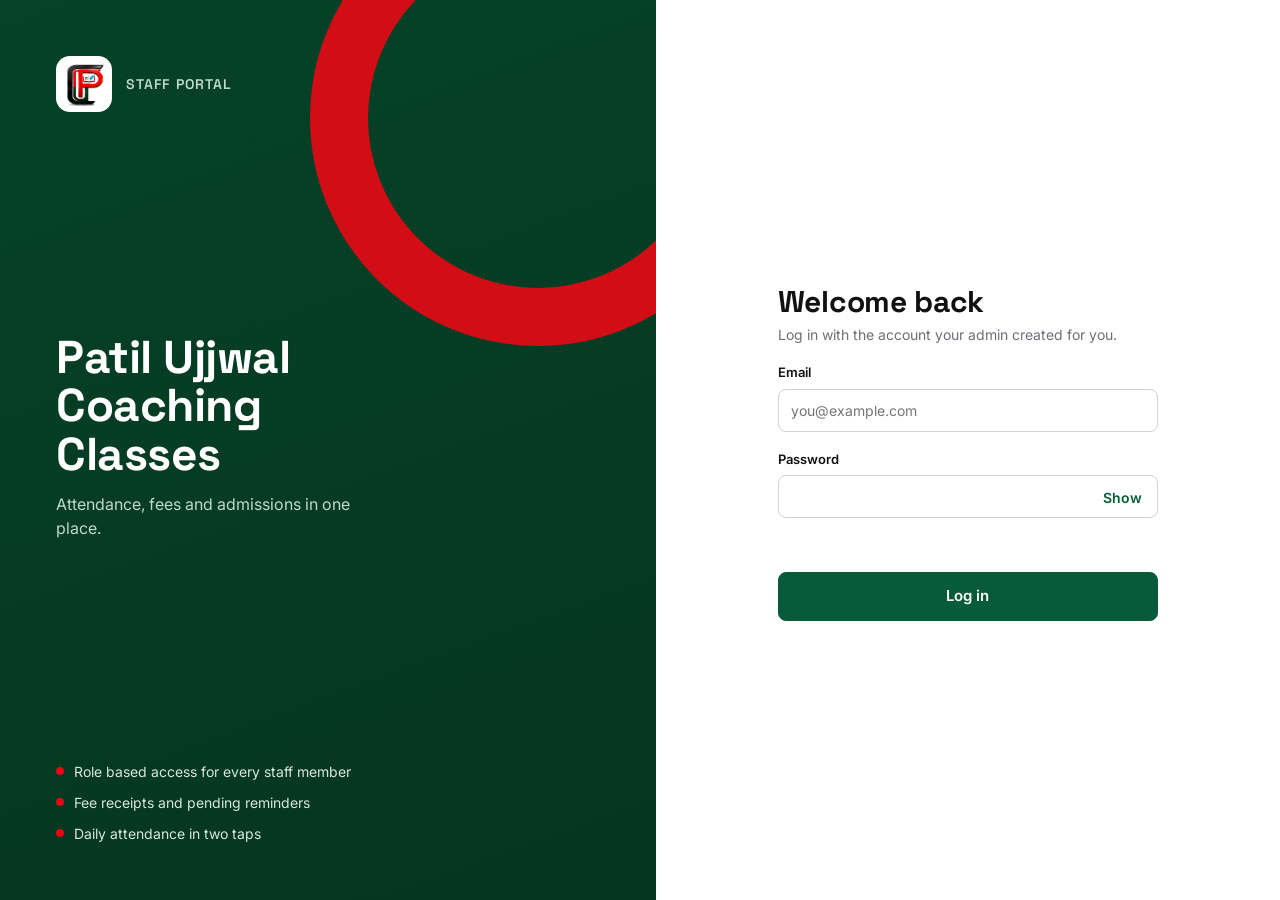
==== admin/index.html @ 3accda5a "add admin" ====
<!DOCTYPE html>
<html lang="en">
<head>
  <meta charset="UTF-8">
  <meta name="viewport" content="width=device-width, initial-scale=1">
  <title>Admin | Patil Ujjwal Coaching Classes</title>
  <meta name="robots" content="noindex">
  <link rel="icon" href="../assets/images/logo-icon.png">
  <link rel="preconnect" href="https://fonts.googleapis.com">
  <link rel="preconnect" href="https://fonts.gstatic.com" crossorigin>
  <link href="https://fonts.googleapis.com/css2?family=Space+Grotesk:wght@500;600;700&family=Inter:wght@400;500;600&display=swap" rel="stylesheet">
  <link rel="stylesheet" href="css/admin.css">
</head>
<body>
  <div id="root"></div>
  <div id="toasts" aria-live="polite"></div>
  <script src="../assets/js/config.js"></script>
  <script type="module" src="js/app.js"></script>
</body>
</html>
---- admin/css/admin.css ----
:root{
  --green:#075B3A; --green-deep:#054228; --green-tint:#E7F3EC;
  --red:#E50914; --red-deep:#B4070F; --red-tint:#FDECEC;
  --amber:#B7791F; --amber-tint:#FDF3DC; --slate:#5B6472; --slate-tint:#EEF0F4;
  --ink:#111; --ink-soft:#3B3C40; --muted:#6B6F78;
  --paper:#fff; --mist:#F4F6F5; --line:#E3E6E4;
  --ff-head:'Space Grotesk','Inter',sans-serif; --ff-body:'Inter',system-ui,sans-serif;
  --r-sm:8px; --r-md:12px; --r-lg:18px; --side:248px;
}
*{box-sizing:border-box;margin:0;padding:0}
html,body{height:100%}
body{font-family:var(--ff-body);font-size:14px;line-height:1.5;color:var(--ink);background:var(--mist);-webkit-font-smoothing:antialiased}
h1,h2,h3{font-family:var(--ff-head);letter-spacing:-.01em}
button,input,select,textarea{font:inherit;color:inherit}
a{color:var(--green)}
:focus-visible{outline:2px solid var(--green);outline-offset:2px}
.hide{display:none!important}
.muted{color:var(--muted)} .num{font-variant-numeric:tabular-nums}
.right{text-align:right}

/* ---------- Login ---------- */
#root{min-height:100vh}
.login{min-height:100vh;display:grid;grid-template-columns:1.05fr 1fr}
.login-art{background:linear-gradient(160deg,var(--green-deep),#06351f);color:#fff;padding:56px;display:flex;flex-direction:column;justify-content:space-between;gap:32px;position:relative;overflow:hidden}
.login-art>*{position:relative;z-index:1}
.login-brand{display:flex;align-items:center;gap:14px;font:600 14px var(--ff-head);letter-spacing:.08em;text-transform:uppercase;color:#BFD9CB}
.login-brand img{width:56px;height:56px;border-radius:14px;background:#fff;padding:5px}
.login-art h1{font-size:46px;line-height:1.05;max-width:12ch}
.login-art p{color:#BFD9CB;max-width:34ch;margin-top:14px;font-size:16px}
.login-points{list-style:none;display:grid;gap:10px;color:#D8E8DF}
.login-points li{display:flex;gap:10px;align-items:center}
.login-points li::before{content:"";width:8px;height:8px;border-radius:50%;background:var(--red);flex:none}
.login-art::after{content:"";position:absolute;right:-110px;top:-110px;width:340px;height:340px;border-radius:50%;border:58px solid rgba(229,9,20,.92)}
.login-form{display:flex;align-items:center;justify-content:center;padding:32px;background:var(--paper)}
.login-form form{width:100%;max-width:380px;display:grid;gap:18px}
.login-form h2{font-size:30px}
.login-form .btn.primary{padding:12px 16px;font-size:15px}
.pw{position:relative}.pw input{padding-right:64px}
.pw button{position:absolute;right:6px;top:50%;transform:translateY(-50%);background:none;border:0;color:var(--green);font-weight:600;cursor:pointer;padding:6px 10px}
@media(max-width:820px){.login{grid-template-columns:1fr}.login-art{padding:28px;min-height:0}.login-art h1{font-size:30px}.login-points{display:none}.login-art::after{width:200px;height:200px;border-width:36px;right:-70px;top:-70px}}

/* ---------- Shell ---------- */
.shell{display:grid;grid-template-columns:var(--side) 1fr;min-height:100%}
.side{background:var(--green-deep);color:#D8E8DF;padding:20px 14px;display:flex;flex-direction:column;gap:6px;position:sticky;top:0;height:100vh}
.brand{display:flex;align-items:center;gap:10px;padding:4px 8px 18px;color:#fff;font-family:var(--ff-head);font-weight:700;line-height:1.1}
.brand img{width:38px;height:38px;border-radius:10px;background:#fff;padding:3px}
.brand small{display:block;font:500 11px var(--ff-body);color:#9CC2AE}
.nav a{display:flex;align-items:center;gap:12px;padding:10px 12px;border-radius:var(--r-sm);color:#D8E8DF;text-decoration:none;font-weight:500}
.nav a:hover{background:rgba(255,255,255,.08)}
.nav a.active{background:#fff;color:var(--green-deep)}
.nav svg{width:18px;height:18px;flex:none}
.side-foot{margin-top:auto;padding:12px 8px;border-top:1px solid rgba(255,255,255,.14);font-size:13px}
.side-foot b{display:block;color:#fff}
.side-foot button{background:none;border:0;color:#9CC2AE;cursor:pointer;padding:4px 0;text-decoration:underline}
.main{min-width:0;display:flex;flex-direction:column}
.topbar{display:none;align-items:center;gap:12px;padding:12px 16px;background:var(--green-deep);color:#fff;position:sticky;top:0;z-index:20}
.topbar button{background:none;border:0;color:#fff;font-size:22px;cursor:pointer}
.page{padding:28px 32px 56px;max-width:1280px;width:100%}
.page-head{display:flex;align-items:flex-end;justify-content:space-between;gap:16px;flex-wrap:wrap;margin-bottom:22px}
.page-head h1{font-size:28px}
.page-head p{color:var(--muted)}
@media(max-width:900px){
  .shell{grid-template-columns:1fr}
  .side{position:fixed;inset:0 auto 0 0;width:var(--side);z-index:40;transform:translateX(-100%);transition:transform .2s}
  .side.open{transform:none}
  .topbar{display:flex}
  .page{padding:20px 16px 48px}
}

/* ---------- Components ---------- */
.card{background:var(--paper);border:1px solid var(--line);border-radius:var(--r-lg);padding:20px}
.card h3{font-size:16px;margin-bottom:12px}
.grid{display:grid;gap:16px}
.g4{grid-template-columns:repeat(4,1fr)} .g2{grid-template-columns:1.6fr 1fr}
@media(max-width:1000px){.g4{grid-template-columns:repeat(2,1fr)}.g2{grid-template-columns:1fr}}
@media(max-width:480px){.g4{grid-template-columns:1fr}}
.stat{display:flex;flex-direction:column;gap:4px}
.stat span{color:var(--muted);font-size:13px}
.stat b{font:700 28px var(--ff-head)}
.stat.due b{color:var(--red)} .stat.ok b{color:var(--green)}

.btn{display:inline-flex;align-items:center;justify-content:center;gap:8px;padding:9px 16px;border-radius:var(--r-sm);border:1px solid var(--line);background:var(--paper);cursor:pointer;font-weight:600;text-decoration:none;color:var(--ink)}
.btn:hover{background:var(--mist)}
.btn.primary{background:var(--green);border-color:var(--green);color:#fff}
.btn.primary:hover{background:var(--green-deep)}
.btn.danger{color:var(--red-deep);border-color:#F4C6C8}
.btn.danger:hover{background:var(--red-tint)}
.btn.sm{padding:5px 10px;font-size:13px}
.btn:disabled{opacity:.55;cursor:not-allowed}
.btn.link{border:0;background:none;color:var(--green);padding:4px 6px}

.field{display:grid;gap:6px}
.field label{font-weight:600;font-size:13px}
.field input,.field select,.field textarea{width:100%;padding:10px 12px;border:1px solid #CDD3CF;border-radius:var(--r-sm);background:#fff}
.field input:focus,.field select:focus,.field textarea:focus{outline:2px solid var(--green);border-color:var(--green)}
.field small{color:var(--muted)}
.form-grid{display:grid;grid-template-columns:1fr 1fr;gap:14px}
.form-grid .full{grid-column:1/-1}
@media(max-width:560px){.form-grid{grid-template-columns:1fr}}
.toolbar{display:flex;gap:10px;flex-wrap:wrap;margin-bottom:16px;align-items:center}
.toolbar input,.toolbar select{padding:9px 12px;border:1px solid #CDD3CF;border-radius:var(--r-sm);background:#fff;min-width:150px}
.toolbar .grow{flex:1;min-width:200px}

.table-wrap{overflow-x:auto;border:1px solid var(--line);border-radius:var(--r-lg);background:var(--paper)}
table{width:100%;border-collapse:collapse}
th,td{padding:12px 16px;text-align:left;border-bottom:1px solid var(--line);vertical-align:middle}
th{font-size:12.5px;color:var(--muted);font-weight:600;background:#FAFBFA;white-space:nowrap}
tr:last-child td{border-bottom:0}
tbody tr:hover{background:#FAFCFB}
td .sub{display:block;color:var(--muted);font-size:12.5px}
.actions{display:flex;gap:6px;justify-content:flex-end;flex-wrap:wrap}
.empty{padding:48px 16px;text-align:center;color:var(--muted)}
.empty b{display:block;color:var(--ink);font:600 16px var(--ff-head);margin-bottom:4px}

.badge{display:inline-block;padding:2px 10px;border-radius:99px;font-size:12px;font-weight:600;background:var(--slate-tint);color:var(--slate)}
.badge.green{background:var(--green-tint);color:var(--green)} .badge.red{background:var(--red-tint);color:var(--red-deep)} .badge.amber{background:var(--amber-tint);color:var(--amber)}
.meter{height:6px;border-radius:99px;background:#E6EAE8;overflow:hidden;min-width:90px;margin-top:6px}
.meter i{display:block;height:100%;background:var(--green)}
.meter.low i{background:var(--red)} .meter.mid i{background:var(--amber)}

.tabs{display:flex;gap:4px;border-bottom:1px solid var(--line);margin-bottom:18px}
.tabs button{background:none;border:0;padding:10px 16px;cursor:pointer;font-weight:600;color:var(--muted);border-bottom:2px solid transparent;margin-bottom:-1px}
.tabs button.active{color:var(--green);border-color:var(--green)}
.pager{display:flex;justify-content:space-between;align-items:center;margin-top:14px;color:var(--muted)}

/* ---------- Attendance register ---------- */
.reg-bar{display:flex;gap:16px;align-items:center;flex-wrap:wrap;margin:4px 0 16px}
.tally{display:flex;height:10px;flex:1;min-width:200px;border-radius:99px;overflow:hidden;background:#E6EAE8}
.tally i{display:block;transition:width .2s}
.tally .p{background:var(--green)}.tally .a{background:var(--red)}.tally .l{background:var(--amber)}.tally .v{background:var(--slate)}
.legend{display:flex;gap:14px;font-size:13px;color:var(--ink-soft)}
.legend b{font-variant-numeric:tabular-nums}
.roll{display:grid;grid-template-columns:repeat(auto-fill,minmax(290px,1fr));gap:10px}
.mark{display:flex;align-items:center;justify-content:space-between;gap:10px;padding:10px 12px;background:#fff;border:1px solid var(--line);border-left:5px solid #CDD3CF;border-radius:var(--r-md)}
.mark[data-s=present]{border-left-color:var(--green)}.mark[data-s=absent]{border-left-color:var(--red);background:#FFF9F9}
.mark[data-s=late]{border-left-color:var(--amber)}.mark[data-s=leave]{border-left-color:var(--slate)}
.mark b{display:block;font-weight:600}.mark small{color:var(--muted)}
.seg{display:flex;gap:4px;flex:none}
.seg button{width:34px;height:34px;border-radius:8px;border:1px solid var(--line);background:#fff;font-weight:700;cursor:pointer;color:var(--muted)}
.seg button:hover{background:var(--mist)}
.seg button[aria-pressed=true][data-v=present]{background:var(--green);border-color:var(--green);color:#fff}
.seg button[aria-pressed=true][data-v=absent]{background:var(--red);border-color:var(--red);color:#fff}
.seg button[aria-pressed=true][data-v=late]{background:var(--amber);border-color:var(--amber);color:#fff}
.seg button[aria-pressed=true][data-v=leave]{background:var(--slate);border-color:var(--slate);color:#fff}
.savebar{position:sticky;bottom:0;margin-top:16px;padding:12px 16px;background:#fff;border:1px solid var(--line);border-radius:var(--r-md);display:flex;justify-content:space-between;align-items:center;gap:12px;box-shadow:0 -6px 20px rgba(0,0,0,.05)}

/* ---------- Bars ---------- */
.bars{display:flex;align-items:flex-end;gap:14px;height:170px;padding-top:8px}
.bars div{flex:1;display:flex;flex-direction:column;align-items:center;justify-content:flex-end;height:100%;gap:6px;font-size:12px;color:var(--muted)}
.bars i{display:block;width:100%;max-width:56px;background:var(--green);border-radius:6px 6px 0 0;min-height:3px}
.bars div:last-child i{background:var(--red)}
.list{display:grid;gap:0}
.list>div{display:flex;justify-content:space-between;gap:12px;padding:10px 0;border-bottom:1px solid var(--line)}
.list>div:last-child{border-bottom:0}

/* ---------- Modal & toast ---------- */
.overlay{position:fixed;inset:0;background:rgba(10,24,17,.5);display:flex;align-items:flex-start;justify-content:center;padding:5vh 16px;z-index:60;overflow-y:auto}
.modal{background:#fff;border-radius:var(--r-lg);width:100%;max-width:640px;box-shadow:0 24px 70px rgba(0,0,0,.3)}
.modal.wide{max-width:860px}
.modal-head{display:flex;justify-content:space-between;align-items:center;padding:18px 22px;border-bottom:1px solid var(--line)}
.modal-head h2{font-size:20px}
.modal-head button{background:none;border:0;font-size:26px;line-height:1;cursor:pointer;color:var(--muted)}
.modal-body{padding:22px}
.modal-foot{display:flex;justify-content:flex-end;gap:10px;margin-top:20px}
#toasts{position:fixed;right:16px;bottom:16px;display:grid;gap:8px;z-index:90}
.toast{background:var(--ink);color:#fff;padding:12px 16px;border-radius:var(--r-sm);box-shadow:0 8px 24px rgba(0,0,0,.25);max-width:340px}
.toast.err{background:var(--red-deep)} .toast.ok{background:var(--green-deep)}
.err-text{color:var(--red-deep);font-size:13px;min-height:18px}

/* ---------- Receipt ---------- */
.receipt{border:2px solid var(--green);border-radius:var(--r-md);padding:24px;background:#fff}
.receipt header{display:flex;justify-content:space-between;gap:16px;border-bottom:2px solid var(--green);padding-bottom:14px;margin-bottom:14px}
.receipt h3{font-size:20px;color:var(--green-deep)}
.receipt dl{display:grid;grid-template-columns:150px 1fr;gap:6px 12px}
.receipt dt{color:var(--muted)}
.receipt .amount{font:700 30px var(--ff-head);color:var(--green-deep);margin:14px 0}
.receipt footer{display:flex;justify-content:space-between;margin-top:30px;color:var(--muted);font-size:12.5px}
@media print{
  body{background:#fff}
  .overlay{position:static;background:none;padding:0}
  .modal{box-shadow:none;max-width:none}
  .modal-head,.modal-foot,#toasts{display:none}
  #root{display:none!important}
}
@media(prefers-reduced-motion:reduce){*{transition:none!important}}

/* ---------- Roles (RBAC) ---------- */
.role-chip{display:inline-block;padding:2px 10px;border-radius:99px;font-size:12px;font-weight:700;background:#E3E6E4;color:#3B3C40}
.r-admin{background:var(--red-tint);color:var(--red-deep)} .r-manager{background:var(--green-tint);color:var(--green)}
.r-accountant{background:var(--amber-tint);color:var(--amber)} .r-teacher{background:#E6EEFB;color:#1F4E9C} .r-receptionist{background:#F0E8FA;color:#6B3FA0}
.side-foot .role-chip{margin:4px 0 6px;background:rgba(255,255,255,.14);color:#fff}
.role-cards{display:grid;grid-template-columns:repeat(auto-fill,minmax(220px,1fr));gap:12px}
.matrix th.c,.matrix td.c{text-align:center}
.matrix tr.grp td{background:#F4F7F5;font:700 12px var(--ff-head);text-transform:uppercase;letter-spacing:.06em;color:var(--green-deep);padding:8px 16px}
.matrix td:first-child{text-transform:capitalize}
.matrix .yes{color:var(--green);font-weight:700}.matrix .no{color:#B8BDC4}
.seg button:disabled{cursor:not-allowed;opacity:.6}
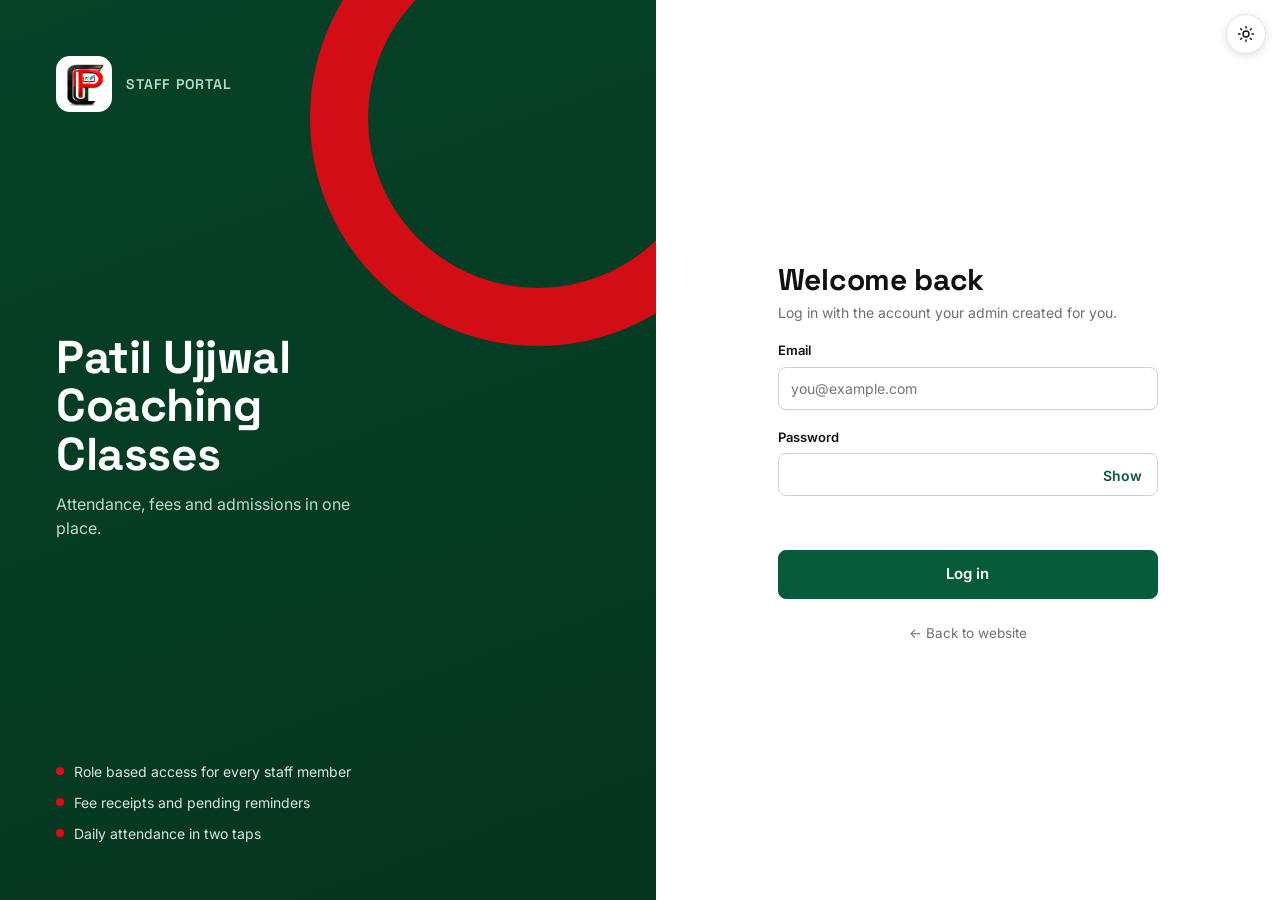
==== commit 152871ef: "add dark and light theme" ====
--- a/admin/index.html
+++ b/admin/index.html
@@ -5,7 +5,9 @@
   <meta name="viewport" content="width=device-width, initial-scale=1">
   <title>Admin | Patil Ujjwal Coaching Classes</title>
   <meta name="robots" content="noindex">
+  <meta name="theme-color" content="#054228">
   <link rel="icon" href="../assets/images/logo-icon.png">
+  <script src="js/theme.js"></script>
   <link rel="preconnect" href="https://fonts.googleapis.com">
   <link rel="preconnect" href="https://fonts.gstatic.com" crossorigin>
   <link href="https://fonts.googleapis.com/css2?family=Space+Grotesk:wght@500;600;700&family=Inter:wght@400;500;600&display=swap" rel="stylesheet">
--- a/admin/css/admin.css
+++ b/admin/css/admin.css
@@ -6,13 +6,41 @@
   --paper:#fff; --mist:#F4F6F5; --line:#E3E6E4;
   --ff-head:'Space Grotesk','Inter',sans-serif; --ff-body:'Inter',system-ui,sans-serif;
   --r-sm:8px; --r-md:12px; --r-lg:18px; --side:248px;
+  /* theme tokens (light) */
+  color-scheme:light;
+  --green-text:#075B3A; --green-hover:#054228;
+  --field-bg:#fff; --input-line:#CDD3CF; --th-bg:#FAFBFA; --row-hover:#FAFCFB;
+  --track:#E6EAE8; --btn-hover:#F4F6F5; --danger-line:#F4C6C8; --absent-bg:#FFF9F9;
+  --grp-bg:#F4F7F5; --no:#B8BDC4; --chart-grid:#E8ECE9; --chart-grid-base:#D5DAD7; --donut-track:#EEF1EF;
+  --chip-bg:#E3E6E4; --chip-fg:#3B3C40;
+  --teacher-bg:#E6EEFB; --teacher-fg:#1F4E9C; --recep-bg:#F0E8FA; --recep-fg:#6B3FA0;
+  --overlay:rgba(10,24,17,.5); --toast-bg:#111; --savebar-shadow:rgba(0,0,0,.05);
+  --chart-green:#075B3A; --chart-red:#E50914; --chart-amber:#B7791F; --chart-slate:#5B6472;
+  --chart-blue:#2E7D9A; --chart-purple:#7A5AC8;
+}
+:root[data-theme="dark"]{
+  color-scheme:dark;
+  --green:#1E8C5E; --green-deep:#0C241A; --green-tint:#153828;
+  --red:#EF4B53; --red-deep:#FF8A90; --red-tint:#3B1B1F;
+  --amber:#E7AE45; --amber-tint:#3A2F15; --slate:#A3ADBB; --slate-tint:#262D36;
+  --ink:#E9EEEB; --ink-soft:#C5CCC8; --muted:#8F9A94;
+  --paper:#18221E; --mist:#0F1613; --line:#2A3730;
+  --green-text:#5FD3A1; --green-hover:#27A06D;
+  --field-bg:#111A16; --input-line:#3A4943; --th-bg:#1D2924; --row-hover:#1D2924;
+  --track:#2A3730; --btn-hover:#22302A; --danger-line:#6B2E33; --absent-bg:#241A1C;
+  --grp-bg:#1D2924; --no:#5A6660; --chart-grid:#25322C; --chart-grid-base:#38463F; --donut-track:#25322C;
+  --chip-bg:#2A3730; --chip-fg:#C5CCC8;
+  --teacher-bg:#18283F; --teacher-fg:#8FB5F5; --recep-bg:#2A1F3D; --recep-fg:#BF9BF0;
+  --overlay:rgba(0,0,0,.65); --toast-bg:#2A3730; --savebar-shadow:rgba(0,0,0,.4);
+  --chart-green:#34C48A; --chart-red:#F0545B; --chart-amber:#E7AE45; --chart-slate:#8F9BAA;
+  --chart-blue:#4FB0D3; --chart-purple:#A08BE8;
 }
 *{box-sizing:border-box;margin:0;padding:0}
 html,body{height:100%}
-body{font-family:var(--ff-body);font-size:14px;line-height:1.5;color:var(--ink);background:var(--mist);-webkit-font-smoothing:antialiased}
+body{transition:background-color .2s,color .2s;font-family:var(--ff-body);font-size:14px;line-height:1.5;color:var(--ink);background:var(--mist);-webkit-font-smoothing:antialiased}
 h1,h2,h3{font-family:var(--ff-head);letter-spacing:-.01em}
 button,input,select,textarea{font:inherit;color:inherit}
-a{color:var(--green)}
+a{color:var(--green-text)}
 :focus-visible{outline:2px solid var(--green);outline-offset:2px}
 .hide{display:none!important}
 .muted{color:var(--muted)} .num{font-variant-numeric:tabular-nums}
@@ -36,7 +64,7 @@
 .login-form h2{font-size:30px}
 .login-form .btn.primary{padding:12px 16px;font-size:15px}
 .pw{position:relative}.pw input{padding-right:64px}
-.pw button{position:absolute;right:6px;top:50%;transform:translateY(-50%);background:none;border:0;color:var(--green);font-weight:600;cursor:pointer;padding:6px 10px}
+.pw button{position:absolute;right:6px;top:50%;transform:translateY(-50%);background:none;border:0;color:var(--green-text);font-weight:600;cursor:pointer;padding:6px 10px}
 @media(max-width:820px){.login{grid-template-columns:1fr}.login-art{padding:28px;min-height:0}.login-art h1{font-size:30px}.login-points{display:none}.login-art::after{width:200px;height:200px;border-width:36px;right:-70px;top:-70px}}
 
 /* ---------- Shell ---------- */
@@ -77,72 +105,72 @@
 .stat{display:flex;flex-direction:column;gap:4px}
 .stat span{color:var(--muted);font-size:13px}
 .stat b{font:700 28px var(--ff-head)}
-.stat.due b{color:var(--red)} .stat.ok b{color:var(--green)}
+.stat.due b{color:var(--red)} .stat.ok b{color:var(--green-text)}
 
 .btn{display:inline-flex;align-items:center;justify-content:center;gap:8px;padding:9px 16px;border-radius:var(--r-sm);border:1px solid var(--line);background:var(--paper);cursor:pointer;font-weight:600;text-decoration:none;color:var(--ink)}
-.btn:hover{background:var(--mist)}
+.btn:hover{background:var(--btn-hover)}
 .btn.primary{background:var(--green);border-color:var(--green);color:#fff}
-.btn.primary:hover{background:var(--green-deep)}
-.btn.danger{color:var(--red-deep);border-color:#F4C6C8}
+.btn.primary:hover{background:var(--green-hover);border-color:var(--green-hover)}
+.btn.danger{color:var(--red-deep);border-color:var(--danger-line)}
 .btn.danger:hover{background:var(--red-tint)}
 .btn.sm{padding:5px 10px;font-size:13px}
 .btn:disabled{opacity:.55;cursor:not-allowed}
-.btn.link{border:0;background:none;color:var(--green);padding:4px 6px}
+.btn.link{border:0;background:none;color:var(--green-text);padding:4px 6px}
 
 .field{display:grid;gap:6px}
 .field label{font-weight:600;font-size:13px}
-.field input,.field select,.field textarea{width:100%;padding:10px 12px;border:1px solid #CDD3CF;border-radius:var(--r-sm);background:#fff}
+.field input,.field select,.field textarea{width:100%;padding:10px 12px;border:1px solid var(--input-line);border-radius:var(--r-sm);background:var(--field-bg)}
 .field input:focus,.field select:focus,.field textarea:focus{outline:2px solid var(--green);border-color:var(--green)}
 .field small{color:var(--muted)}
 .form-grid{display:grid;grid-template-columns:1fr 1fr;gap:14px}
 .form-grid .full{grid-column:1/-1}
 @media(max-width:560px){.form-grid{grid-template-columns:1fr}}
 .toolbar{display:flex;gap:10px;flex-wrap:wrap;margin-bottom:16px;align-items:center}
-.toolbar input,.toolbar select{padding:9px 12px;border:1px solid #CDD3CF;border-radius:var(--r-sm);background:#fff;min-width:150px}
+.toolbar input,.toolbar select{padding:9px 12px;border:1px solid var(--input-line);border-radius:var(--r-sm);background:var(--field-bg);min-width:150px}
 .toolbar .grow{flex:1;min-width:200px}
 
 .table-wrap{overflow-x:auto;border:1px solid var(--line);border-radius:var(--r-lg);background:var(--paper)}
 table{width:100%;border-collapse:collapse}
 th,td{padding:12px 16px;text-align:left;border-bottom:1px solid var(--line);vertical-align:middle}
-th{font-size:12.5px;color:var(--muted);font-weight:600;background:#FAFBFA;white-space:nowrap}
+th{font-size:12.5px;color:var(--muted);font-weight:600;background:var(--th-bg);white-space:nowrap}
 tr:last-child td{border-bottom:0}
-tbody tr:hover{background:#FAFCFB}
+tbody tr:hover{background:var(--row-hover)}
 td .sub{display:block;color:var(--muted);font-size:12.5px}
 .actions{display:flex;gap:6px;justify-content:flex-end;flex-wrap:wrap}
 .empty{padding:48px 16px;text-align:center;color:var(--muted)}
 .empty b{display:block;color:var(--ink);font:600 16px var(--ff-head);margin-bottom:4px}
 
 .badge{display:inline-block;padding:2px 10px;border-radius:99px;font-size:12px;font-weight:600;background:var(--slate-tint);color:var(--slate)}
-.badge.green{background:var(--green-tint);color:var(--green)} .badge.red{background:var(--red-tint);color:var(--red-deep)} .badge.amber{background:var(--amber-tint);color:var(--amber)}
-.meter{height:6px;border-radius:99px;background:#E6EAE8;overflow:hidden;min-width:90px;margin-top:6px}
+.badge.green{background:var(--green-tint);color:var(--green-text)} .badge.red{background:var(--red-tint);color:var(--red-deep)} .badge.amber{background:var(--amber-tint);color:var(--amber)}
+.meter{height:6px;border-radius:99px;background:var(--track);overflow:hidden;min-width:90px;margin-top:6px}
 .meter i{display:block;height:100%;background:var(--green)}
 .meter.low i{background:var(--red)} .meter.mid i{background:var(--amber)}
 
 .tabs{display:flex;gap:4px;border-bottom:1px solid var(--line);margin-bottom:18px}
 .tabs button{background:none;border:0;padding:10px 16px;cursor:pointer;font-weight:600;color:var(--muted);border-bottom:2px solid transparent;margin-bottom:-1px}
-.tabs button.active{color:var(--green);border-color:var(--green)}
+.tabs button.active{color:var(--green-text);border-color:var(--green)}
 .pager{display:flex;justify-content:space-between;align-items:center;margin-top:14px;color:var(--muted)}
 
 /* ---------- Attendance register ---------- */
 .reg-bar{display:flex;gap:16px;align-items:center;flex-wrap:wrap;margin:4px 0 16px}
-.tally{display:flex;height:10px;flex:1;min-width:200px;border-radius:99px;overflow:hidden;background:#E6EAE8}
+.tally{display:flex;height:10px;flex:1;min-width:200px;border-radius:99px;overflow:hidden;background:var(--track)}
 .tally i{display:block;transition:width .2s}
 .tally .p{background:var(--green)}.tally .a{background:var(--red)}.tally .l{background:var(--amber)}.tally .v{background:var(--slate)}
 .legend{display:flex;gap:14px;font-size:13px;color:var(--ink-soft)}
 .legend b{font-variant-numeric:tabular-nums}
 .roll{display:grid;grid-template-columns:repeat(auto-fill,minmax(290px,1fr));gap:10px}
-.mark{display:flex;align-items:center;justify-content:space-between;gap:10px;padding:10px 12px;background:#fff;border:1px solid var(--line);border-left:5px solid #CDD3CF;border-radius:var(--r-md)}
-.mark[data-s=present]{border-left-color:var(--green)}.mark[data-s=absent]{border-left-color:var(--red);background:#FFF9F9}
+.mark{display:flex;align-items:center;justify-content:space-between;gap:10px;padding:10px 12px;background:var(--paper);border:1px solid var(--line);border-left:5px solid var(--input-line);border-radius:var(--r-md)}
+.mark[data-s=present]{border-left-color:var(--green)}.mark[data-s=absent]{border-left-color:var(--red);background:var(--absent-bg)}
 .mark[data-s=late]{border-left-color:var(--amber)}.mark[data-s=leave]{border-left-color:var(--slate)}
 .mark b{display:block;font-weight:600}.mark small{color:var(--muted)}
 .seg{display:flex;gap:4px;flex:none}
-.seg button{width:34px;height:34px;border-radius:8px;border:1px solid var(--line);background:#fff;font-weight:700;cursor:pointer;color:var(--muted)}
-.seg button:hover{background:var(--mist)}
+.seg button{width:34px;height:34px;border-radius:8px;border:1px solid var(--line);background:var(--paper);font-weight:700;cursor:pointer;color:var(--muted)}
+.seg button:hover{background:var(--btn-hover)}
 .seg button[aria-pressed=true][data-v=present]{background:var(--green);border-color:var(--green);color:#fff}
 .seg button[aria-pressed=true][data-v=absent]{background:var(--red);border-color:var(--red);color:#fff}
 .seg button[aria-pressed=true][data-v=late]{background:var(--amber);border-color:var(--amber);color:#fff}
 .seg button[aria-pressed=true][data-v=leave]{background:var(--slate);border-color:var(--slate);color:#fff}
-.savebar{position:sticky;bottom:0;margin-top:16px;padding:12px 16px;background:#fff;border:1px solid var(--line);border-radius:var(--r-md);display:flex;justify-content:space-between;align-items:center;gap:12px;box-shadow:0 -6px 20px rgba(0,0,0,.05)}
+.savebar{position:sticky;bottom:0;margin-top:16px;padding:12px 16px;background:var(--paper);border:1px solid var(--line);border-radius:var(--r-md);display:flex;justify-content:space-between;align-items:center;gap:12px;box-shadow:0 -6px 20px var(--savebar-shadow)}
 
 /* ---------- Bars ---------- */
 .bars{display:flex;align-items:flex-end;gap:14px;height:170px;padding-top:8px}
@@ -154,8 +182,8 @@
 .list>div:last-child{border-bottom:0}
 
 /* ---------- Modal & toast ---------- */
-.overlay{position:fixed;inset:0;background:rgba(10,24,17,.5);display:flex;align-items:flex-start;justify-content:center;padding:5vh 16px;z-index:60;overflow-y:auto}
-.modal{background:#fff;border-radius:var(--r-lg);width:100%;max-width:640px;box-shadow:0 24px 70px rgba(0,0,0,.3)}
+.overlay{position:fixed;inset:0;background:var(--overlay);display:flex;align-items:flex-start;justify-content:center;padding:5vh 16px;z-index:60;overflow-y:auto}
+.modal{background:var(--paper);border:1px solid var(--line);border-radius:var(--r-lg);width:100%;max-width:640px;box-shadow:0 24px 70px rgba(0,0,0,.3)}
 .modal.wide{max-width:860px}
 .modal-head{display:flex;justify-content:space-between;align-items:center;padding:18px 22px;border-bottom:1px solid var(--line)}
 .modal-head h2{font-size:20px}
@@ -163,20 +191,20 @@
 .modal-body{padding:22px}
 .modal-foot{display:flex;justify-content:flex-end;gap:10px;margin-top:20px}
 #toasts{position:fixed;right:16px;bottom:16px;display:grid;gap:8px;z-index:90}
-.toast{background:var(--ink);color:#fff;padding:12px 16px;border-radius:var(--r-sm);box-shadow:0 8px 24px rgba(0,0,0,.25);max-width:340px}
+.toast{background:var(--toast-bg);color:#fff;padding:12px 16px;border-radius:var(--r-sm);box-shadow:0 8px 24px rgba(0,0,0,.25);max-width:340px}
 .toast.err{background:var(--red-deep)} .toast.ok{background:var(--green-deep)}
 .err-text{color:var(--red-deep);font-size:13px;min-height:18px}
 
 /* ---------- Receipt ---------- */
-.receipt{border:2px solid var(--green);border-radius:var(--r-md);padding:24px;background:#fff}
+.receipt{border:2px solid var(--green);border-radius:var(--r-md);padding:24px;background:var(--paper)}
 .receipt header{display:flex;justify-content:space-between;gap:16px;border-bottom:2px solid var(--green);padding-bottom:14px;margin-bottom:14px}
-.receipt h3{font-size:20px;color:var(--green-deep)}
+.receipt h3{font-size:20px;color:var(--green-text)}
 .receipt dl{display:grid;grid-template-columns:150px 1fr;gap:6px 12px}
 .receipt dt{color:var(--muted)}
-.receipt .amount{font:700 30px var(--ff-head);color:var(--green-deep);margin:14px 0}
+.receipt .amount{font:700 30px var(--ff-head);color:var(--green-text);margin:14px 0}
 .receipt footer{display:flex;justify-content:space-between;margin-top:30px;color:var(--muted);font-size:12.5px}
 @media print{
-  body{background:#fff}
+  body{background:#fff;color:#111}
   .overlay{position:static;background:none;padding:0}
   .modal{box-shadow:none;max-width:none}
   .modal-head,.modal-foot,#toasts{display:none}
@@ -185,13 +213,75 @@
 @media(prefers-reduced-motion:reduce){*{transition:none!important}}
 
 /* ---------- Roles (RBAC) ---------- */
-.role-chip{display:inline-block;padding:2px 10px;border-radius:99px;font-size:12px;font-weight:700;background:#E3E6E4;color:#3B3C40}
-.r-admin{background:var(--red-tint);color:var(--red-deep)} .r-manager{background:var(--green-tint);color:var(--green)}
-.r-accountant{background:var(--amber-tint);color:var(--amber)} .r-teacher{background:#E6EEFB;color:#1F4E9C} .r-receptionist{background:#F0E8FA;color:#6B3FA0}
+.role-chip{display:inline-block;padding:2px 10px;border-radius:99px;font-size:12px;font-weight:700;background:var(--chip-bg);color:var(--chip-fg)}
+.r-admin{background:var(--red-tint);color:var(--red-deep)} .r-manager{background:var(--green-tint);color:var(--green-text)}
+.r-accountant{background:var(--amber-tint);color:var(--amber)} .r-teacher{background:var(--teacher-bg);color:var(--teacher-fg)} .r-receptionist{background:var(--recep-bg);color:var(--recep-fg)}
 .side-foot .role-chip{margin:4px 0 6px;background:rgba(255,255,255,.14);color:#fff}
 .role-cards{display:grid;grid-template-columns:repeat(auto-fill,minmax(220px,1fr));gap:12px}
 .matrix th.c,.matrix td.c{text-align:center}
-.matrix tr.grp td{background:#F4F7F5;font:700 12px var(--ff-head);text-transform:uppercase;letter-spacing:.06em;color:var(--green-deep);padding:8px 16px}
+.matrix tr.grp td{background:var(--grp-bg);font:700 12px var(--ff-head);text-transform:uppercase;letter-spacing:.06em;color:var(--green-text);padding:8px 16px}
 .matrix td:first-child{text-transform:capitalize}
-.matrix .yes{color:var(--green);font-weight:700}.matrix .no{color:#B8BDC4}
+.matrix .yes{color:var(--green-text);font-weight:700}.matrix .no{color:var(--no)}
 .seg button:disabled{cursor:not-allowed;opacity:.6}
+
+/* ---------- Dashboard charts ---------- */
+.g2e{grid-template-columns:1fr 1fr}
+.charts-row{margin-top:16px}
+@media(max-width:1000px){.g2e{grid-template-columns:1fr}}
+.chart-card{display:flex;flex-direction:column;overflow:hidden}
+.chart-head{display:flex;justify-content:space-between;align-items:flex-start;gap:8px 16px;flex-wrap:wrap;margin-bottom:6px}
+.chart-head h3{margin-bottom:0}
+.chart-sub{display:flex;gap:16px;flex-wrap:wrap;color:var(--muted);font-size:12.5px}
+.chart-sub b{color:var(--ink);font-weight:600}
+.chart-svg{display:block;width:100%;height:auto}
+.chart-svg.area{margin-top:8px}
+.c-grid{stroke:var(--chart-grid);stroke-width:1;stroke-dasharray:3 4}
+.c-grid.base{stroke:var(--chart-grid-base);stroke-dasharray:none}
+.c-axis{fill:var(--muted);font:500 11px var(--ff-body)}
+.c-val{fill:var(--ink-soft);font:600 11px var(--ff-body)}
+.c-line{fill:none;stroke:var(--green);stroke-width:3;stroke-linecap:round;stroke-linejoin:round;stroke-dasharray:1;stroke-dashoffset:1;animation:c-draw 1.1s ease-out .1s forwards}
+.c-area{opacity:0;animation:c-fade .9s ease-out .5s forwards}
+.pt .dot{fill:var(--paper);stroke:var(--green);stroke-width:3;transition:r .15s}
+.pt.last .dot{fill:var(--red);stroke:var(--paper);stroke-width:2.5;r:6}
+.pt:hover .dot{r:8}
+.donut-wrap{display:flex;align-items:center;gap:22px;flex-wrap:wrap;justify-content:center;padding:6px 0 2px;flex:1}
+.donut{width:190px;max-width:100%;flex:none;animation:c-spin .8s cubic-bezier(.2,.8,.2,1)}
+.d-big{fill:var(--ink);font:700 30px var(--ff-head)}
+.d-small{fill:var(--muted);font:500 12px var(--ff-body)}
+.seg{transition:opacity .15s}
+.donut:hover .seg{opacity:.55}.donut .seg:hover{opacity:1}
+.legend{list-style:none;display:grid;gap:10px;flex:1;min-width:190px}
+.legend li{display:grid;grid-template-columns:12px 1fr auto 40px;align-items:center;gap:10px;font-size:13.5px}
+.legend i{width:12px;height:12px;border-radius:4px}
+.legend span{overflow:hidden;text-overflow:ellipsis;white-space:nowrap}
+.legend b{font-weight:600}
+.legend em{font-style:normal;color:var(--muted);text-align:right;font-size:12.5px}
+@keyframes c-draw{to{stroke-dashoffset:0}}
+@keyframes c-fade{to{opacity:1}}
+@keyframes c-spin{from{opacity:0;transform:rotate(-30deg) scale(.88)}to{opacity:1;transform:none}}
+@media(prefers-reduced-motion:reduce){.c-line{animation:none;stroke-dashoffset:0}.c-area{animation:none;opacity:1}.donut{animation:none}}
+
+.back-link{display:block;text-align:center;margin-top:6px;font-size:13.5px;color:var(--muted);text-decoration:none}
+.back-link:hover{color:var(--green-text);text-decoration:underline}
+
+/* ---------- Theme (light / dark) ---------- */
+#gArea stop{stop-color:var(--chart-green)}
+.d-track{stroke:var(--donut-track)}
+.theme-toggle{display:inline-flex;align-items:center;justify-content:center;gap:8px;cursor:pointer;border:1px solid transparent;background:none;color:inherit;border-radius:99px;transition:background-color .15s,border-color .15s}
+.theme-toggle svg{width:18px;height:18px;flex:none}
+.theme-toggle .i-moon{display:none}
+:root[data-theme="dark"] .theme-toggle .i-sun{display:none}
+:root[data-theme="dark"] .theme-toggle .i-moon{display:block}
+/* sidebar row: full-width pill with label + switch */
+.side .theme-toggle{width:100%;justify-content:flex-start;padding:9px 12px;border-radius:var(--r-sm);color:#D8E8DF;font-weight:500;margin-bottom:8px;border-color:rgba(255,255,255,.14)}
+.side .theme-toggle:hover{background:rgba(255,255,255,.08)}
+.theme-toggle .sw{margin-left:auto;width:34px;height:20px;border-radius:99px;background:rgba(255,255,255,.22);position:relative;flex:none;transition:background-color .2s}
+.theme-toggle .sw::after{content:"";position:absolute;top:2px;left:2px;width:16px;height:16px;border-radius:50%;background:#fff;transition:transform .2s}
+:root[data-theme="dark"] .theme-toggle .sw{background:var(--green)}
+:root[data-theme="dark"] .theme-toggle .sw::after{transform:translateX(14px)}
+/* icon-only variants: mobile topbar + login */
+.topbar .theme-toggle{margin-left:auto;width:38px;height:38px;color:#fff}
+.topbar .theme-toggle:hover{background:rgba(255,255,255,.12)}
+.login-theme{position:fixed;top:14px;right:14px;z-index:5;width:40px;height:40px;background:var(--paper);color:var(--ink);border-color:var(--line);box-shadow:0 2px 10px rgba(0,0,0,.12)}
+.login-theme:hover{background:var(--btn-hover)}
+.theme-toggle:focus-visible{outline:2px solid var(--green-text);outline-offset:2px}
